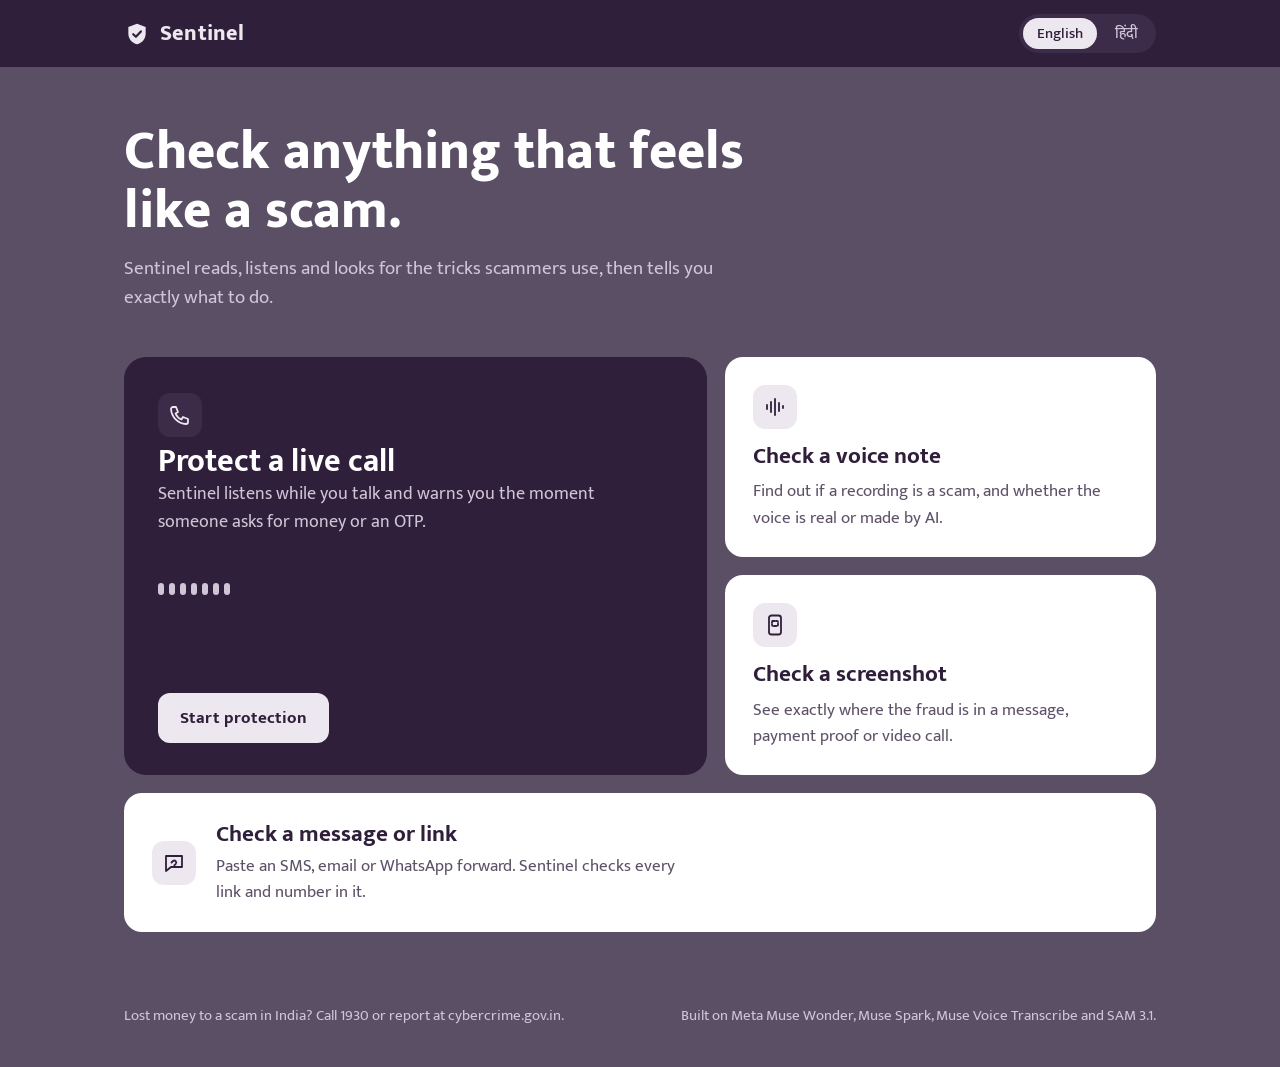
==== web/index.html @ 9b1523a7 "Sentinel: initial public version" ====
<!doctype html>
<html lang="en">
<head>
  <meta charset="utf-8">
  <meta name="viewport" content="width=device-width, initial-scale=1">
  <title>Sentinel — check anything that feels like a scam</title>
  <link rel="preconnect" href="https://fonts.googleapis.com">
  <link rel="preconnect" href="https://fonts.gstatic.com" crossorigin>
  <link href="https://fonts.googleapis.com/css2?family=Mukta:wght@400;500;700;800&display=swap" rel="stylesheet">
  <link rel="stylesheet" href="style.css?v=4">
  <script src="app.js?v=4" defer></script>
</head>
<body>

  <header class="topbar">
    <div class="topbar-inner">
      <a class="brand" href="index.html">
        <svg viewBox="0 0 24 24" fill="none" aria-hidden="true">
          <path d="M12 2.5 4 5.5v6.2c0 4.6 3.3 8.6 8 9.8 4.7-1.2 8-5.2 8-9.8V5.5l-8-3Z" fill="#EDE8F0"/>
          <path d="M8.5 12.2 11 14.6l4.6-5" stroke="#2F1F3A" stroke-width="2" stroke-linecap="round" stroke-linejoin="round"/>
        </svg>
        Sentinel
      </a>
      <div class="lang-switch" role="group" aria-label="Language">
        <button type="button" data-lang="English" aria-pressed="true">English</button>
        <button type="button" data-lang="Hindi" aria-pressed="false">हिंदी</button>
      </div>
    </div>
  </header>

  <main>
    <section class="intro">
      <h1 data-i18n="intro.title">Check anything that feels like a scam.</h1>
      <p data-i18n="intro.body">Sentinel reads, listens and looks for the tricks scammers use, then tells you exactly what to do.</p>
    </section>

    <section class="features" aria-label="What Sentinel can check">

      <a class="feature feature-call" href="call.html">
        <div>
          <div class="icon">
            <svg viewBox="0 0 24 24" fill="none" stroke="currentColor" stroke-width="1.8" stroke-linecap="round" stroke-linejoin="round" aria-hidden="true">
              <path d="M5 4h3l2 5-2.5 1.5a11 11 0 0 0 6 6L15 14l5 2v3a2 2 0 0 1-2 2A16 16 0 0 1 3 6a2 2 0 0 1 2-2"/>
            </svg>
          </div>
          <h2 data-i18n="call.title">Protect a live call</h2>
          <p data-i18n="call.body">Sentinel listens while you talk and warns you the moment someone asks for money or an OTP.</p>
          <div class="listening" aria-hidden="true">
            <span></span><span></span><span></span><span></span><span></span><span></span><span></span>
          </div>
        </div>
        <span class="cta" data-i18n="call.cta">Start protection</span>
      </a>

      <a class="feature feature-voice" href="voice.html">
        <div class="icon">
          <svg viewBox="0 0 24 24" fill="none" stroke="currentColor" stroke-width="1.8" stroke-linecap="round" aria-hidden="true">
            <path d="M4 10v4M8 7v10M12 4v16M16 8v8M20 11v2"/>
          </svg>
        </div>
        <h2 data-i18n="voice.title">Check a voice note</h2>
        <p data-i18n="voice.body">Find out if a recording is a scam, and whether the voice is real or made by AI.</p>
      </a>

      <a class="feature feature-screenshot" href="screenshot.html">
        <div class="icon">
          <svg viewBox="0 0 24 24" fill="none" stroke="currentColor" stroke-width="1.8" stroke-linecap="round" stroke-linejoin="round" aria-hidden="true">
            <rect x="6" y="2.5" width="12" height="19" rx="2.5"/>
            <rect x="9" y="8" width="6" height="5" rx="1" stroke-dasharray="2 1.5"/>
          </svg>
        </div>
        <h2 data-i18n="screenshot.title">Check a screenshot</h2>
        <p data-i18n="screenshot.body">See exactly where the fraud is in a message, payment proof or video call.</p>
      </a>

      <a class="feature feature-message" href="message.html">
        <div class="icon">
          <svg viewBox="0 0 24 24" fill="none" stroke="currentColor" stroke-width="1.8" stroke-linecap="round" stroke-linejoin="round" aria-hidden="true">
            <path d="M4 5h16v11H9l-5 4V5Z"/>
            <path d="M9.5 11.5 11 10a2 2 0 0 1 2.8 2.8l-1.5 1.5"/>
          </svg>
        </div>
        <div class="text">
          <h2 data-i18n="message.title">Check a message or link</h2>
          <p data-i18n="message.body">Paste an SMS, email or WhatsApp forward. Sentinel checks every link and number in it.</p>
        </div>
      </a>

    </section>
  </main>

  <footer>
    <p data-i18n="footer.help">Lost money to a scam in India? Call 1930 or report at cybercrime.gov.in.</p>
    <p data-i18n="footer.models">Built on Meta Muse Wonder, Muse Spark, Muse Voice Transcribe and SAM 3.1.</p>
  </footer>

</body>
</html>
---- web/style.css ----
/* Sentinel — shared styles
   Palette: Dusk mauve page, plum ink structure, white result sheets.
   Verdict colours (jade / saffron / signal red) are used ONLY for verdicts. */

:root {
  --dusk: #5B4F66;
  --dusk-deep: #4E4358;
  --plum: #2F1F3A;
  --plum-soft: #3D2B4A;
  --lilac: #EDE8F0;
  --lilac-dim: #CFC5D6;
  --white: #FFFFFF;
  --ink: #2F1F3A;
  --ink-soft: #5E5168;
  --jade: #1E8A5A;
  --saffron: #D99A00;
  --red: #D3263B;

  --radius-sheet: 22px;
  --radius-card: 18px;
  --radius-control: 12px;

  --font: "Mukta", "Noto Sans Devanagari", system-ui, sans-serif;
}

*, *::before, *::after { box-sizing: border-box; }

html { -webkit-text-size-adjust: 100%; }

body {
  margin: 0;
  font-family: var(--font);
  font-size: 18px;
  line-height: 1.55;
  color: var(--lilac);
  background: var(--dusk);
}

a { color: inherit; }

:focus-visible {
  outline: 3px solid var(--lilac);
  outline-offset: 3px;
  border-radius: 6px;
}

/* ---------- Top bar ---------- */

.topbar {
  background: var(--plum);
}

.topbar-inner {
  max-width: 1080px;
  margin: 0 auto;
  padding: 14px 24px;
  display: flex;
  align-items: center;
  justify-content: space-between;
  gap: 16px;
}

.brand {
  display: flex;
  align-items: center;
  gap: 10px;
  text-decoration: none;
  font-weight: 800;
  font-size: 22px;
  letter-spacing: 0.2px;
  color: var(--lilac);
}

.brand svg { width: 26px; height: 26px; }

.lang-switch {
  display: flex;
  gap: 4px;
  padding: 4px;
  border-radius: 999px;
  background: var(--plum-soft);
}

.lang-switch button {
  font: inherit;
  font-size: 15px;
  font-weight: 500;
  color: var(--lilac-dim);
  background: transparent;
  border: 0;
  padding: 4px 14px;
  border-radius: 999px;
  cursor: pointer;
}

.lang-switch button[aria-pressed="true"] {
  background: var(--lilac);
  color: var(--plum);
}

/* ---------- Page frame ---------- */

main {
  max-width: 1080px;
  margin: 0 auto;
  padding: 56px 24px 72px;
}

.intro { max-width: 640px; margin-bottom: 44px; }

.intro h1 {
  margin: 0 0 14px;
  font-size: clamp(34px, 5.2vw, 54px);
  line-height: 1.08;
  font-weight: 800;
  color: var(--white);
}

.intro p {
  margin: 0;
  font-size: 19px;
  color: var(--lilac-dim);
}

/* ---------- Feature grid (home) ---------- */

.features {
  display: grid;
  grid-template-columns: 1.35fr 1fr;
  grid-template-areas:
    "call voice"
    "call screenshot"
    "message message";
  gap: 18px;
}

.feature {
  position: relative;
  display: flex;
  flex-direction: column;
  gap: 8px;
  padding: 26px 26px 24px;
  border-radius: var(--radius-card);
  background: var(--white);
  color: var(--ink);
  text-decoration: none;
  border: 2px solid transparent;
  transition: border-color 0.15s ease;
}

.feature:hover { border-color: var(--plum); }

.feature h2 {
  margin: 0;
  font-size: 23px;
  line-height: 1.2;
  font-weight: 700;
}

.feature p {
  margin: 0;
  color: var(--ink-soft);
  font-size: 17px;
  max-width: 46ch;
}

.feature .icon {
  width: 44px;
  height: 44px;
  display: grid;
  place-items: center;
  border-radius: 12px;
  background: var(--lilac);
  color: var(--plum);
  margin-bottom: 6px;
}

.feature .icon svg { width: 24px; height: 24px; }

.feature-voice { grid-area: voice; }
.feature-screenshot { grid-area: screenshot; }

/* Message card: a wide horizontal strip, different rhythm from the others */
.feature-message {
  grid-area: message;
  flex-direction: row;
  align-items: center;
  gap: 20px;
}
.feature-message .icon { margin: 0; flex-shrink: 0; }
.feature-message .text { display: flex; flex-direction: column; gap: 4px; }

/* Live call: the hero feature, plum and larger */
.feature-call {
  grid-area: call;
  background: var(--plum);
  color: var(--lilac);
  padding: 34px 32px 30px;
  border-radius: var(--radius-sheet);
  justify-content: space-between;
  min-height: 360px;
}
.feature-call:hover { border-color: var(--lilac); }
.feature-call h2 { font-size: 32px; color: var(--white); }
.feature-call p { color: var(--lilac-dim); font-size: 18px; }
.feature-call .icon { background: var(--plum-soft); color: var(--lilac); }

.cta {
  align-self: flex-start;
  margin-top: 18px;
  padding: 12px 22px;
  border-radius: var(--radius-control);
  background: var(--lilac);
  color: var(--plum);
  font-weight: 700;
  font-size: 17px;
}

/* Listening bars: the one ambient motion on the home page */
.listening {
  display: flex;
  align-items: flex-end;
  gap: 5px;
  height: 40px;
  margin: 18px 0 4px;
}
.listening span {
  width: 6px;
  border-radius: 3px;
  background: var(--lilac-dim);
  height: 30%;
  animation: listen 1.4s ease-in-out infinite;
}
.listening span:nth-child(2) { animation-delay: 0.15s; }
.listening span:nth-child(3) { animation-delay: 0.3s; }
.listening span:nth-child(4) { animation-delay: 0.45s; }
.listening span:nth-child(5) { animation-delay: 0.6s; }
.listening span:nth-child(6) { animation-delay: 0.75s; }
.listening span:nth-child(7) { animation-delay: 0.9s; }

@keyframes listen {
  0%, 100% { height: 25%; }
  50% { height: 95%; }
}

/* ---------- Footer ---------- */

footer {
  max-width: 1080px;
  margin: 0 auto;
  padding: 0 24px 40px;
  font-size: 15px;
  color: var(--lilac-dim);
  display: flex;
  flex-wrap: wrap;
  justify-content: space-between;
  gap: 8px 24px;
}

footer p { margin: 0; }

/* ---------- Responsive ---------- */

@media (max-width: 760px) {
  main { padding: 36px 18px 56px; }
  .features {
    grid-template-columns: 1fr;
    grid-template-areas: "call" "voice" "screenshot" "message";
  }
  .feature-call { min-height: 0; }
  .feature-message { flex-direction: column; align-items: flex-start; }
}

@media (prefers-reduced-motion: reduce) {
  .listening span { animation: none; height: 60%; }
  .feature { transition: none; }
}

/* =========================================================
   Feature pages (message, screenshot, voice, call)
   ========================================================= */

:root {
  --saffron-text: #8A6000;          /* readable saffron for text on white */
  --red-tint: #FBE8EA;
  --saffron-tint: #FCF2DA;
  --jade-tint: #E4F3EC;
}

.page { max-width: 760px; }

.back {
  display: inline-flex;
  align-items: center;
  gap: 6px;
  margin-bottom: 22px;
  font-size: 16px;
  color: var(--lilac-dim);
  text-decoration: none;
}
.back:hover { color: var(--white); }
.back svg { width: 18px; height: 18px; }

.page h1 {
  margin: 0 0 8px;
  font-size: clamp(30px, 4.4vw, 42px);
  line-height: 1.12;
  font-weight: 800;
  color: var(--white);
}

.lead { margin: 0 0 26px; color: var(--lilac-dim); font-size: 18px; }

.sr-only {
  position: absolute; width: 1px; height: 1px; padding: 0; margin: -1px;
  overflow: hidden; clip: rect(0 0 0 0); white-space: nowrap; border: 0;
}

/* White sheet: the only white surface, where input and results live */
.sheet {
  background: var(--white);
  color: var(--ink);
  border-radius: var(--radius-sheet);
  padding: 24px;
}

textarea {
  width: 100%;
  min-height: 170px;
  resize: vertical;
  font: inherit;
  font-size: 18px;
  color: var(--ink);
  border: 2px solid #E4DEE8;
  border-radius: var(--radius-control);
  padding: 14px 16px;
  background: #FBFAFC;
}
textarea:focus { outline: none; border-color: var(--plum); background: var(--white); }

.input-row {
  display: flex;
  flex-wrap: wrap;
  align-items: center;
  justify-content: space-between;
  gap: 14px;
  margin-top: 16px;
}

.examples {
  display: flex;
  flex-wrap: wrap;
  align-items: center;
  gap: 8px;
  font-size: 15px;
  color: var(--ink-soft);
}

.chip {
  font: inherit;
  font-size: 15px;
  padding: 4px 12px;
  border-radius: 999px;
  border: 1.5px solid #D9D1DF;
  background: var(--white);
  color: var(--ink);
  cursor: pointer;
}
.chip:hover { border-color: var(--plum); }

.btn-primary {
  font: inherit;
  font-size: 18px;
  font-weight: 700;
  padding: 12px 26px;
  border: 0;
  border-radius: var(--radius-control);
  background: var(--plum);
  color: var(--lilac);
  cursor: pointer;
}
.btn-primary:hover { background: var(--plum-soft); }
.btn-primary:disabled { opacity: 0.55; cursor: progress; }
.sheet .btn-primary:focus-visible, .sheet .chip:focus-visible { outline-color: var(--plum); }

.error {
  margin: 16px 0 0;
  padding: 12px 16px;
  border-radius: var(--radius-control);
  background: var(--red-tint);
  color: #8E1222;
  font-weight: 500;
}

.loading {
  display: flex;
  align-items: center;
  gap: 12px;
  margin-top: 22px;
  color: var(--lilac);
  font-size: 18px;
}
.loading[hidden], .error[hidden] { display: none; }

.spinner {
  width: 20px; height: 20px;
  border-radius: 50%;
  border: 3px solid rgba(237, 232, 240, 0.3);
  border-top-color: var(--lilac);
  animation: spin 0.9s linear infinite;
}
@keyframes spin { to { transform: rotate(360deg); } }

/* ---------- Result sheet ---------- */

#result:empty { display: none; }
#result { margin-top: 26px; scroll-margin-top: 20px; }

.result { border-top: 8px solid var(--jade); padding-top: 26px; }
.verdict-scam { border-top-color: var(--red); }
.verdict-suspicious { border-top-color: var(--saffron); }

.verdict-head {
  display: flex;
  flex-wrap: wrap;
  align-items: baseline;
  justify-content: space-between;
  gap: 8px 16px;
}

.verdict-title {
  margin: 0;
  font-size: clamp(28px, 4vw, 36px);
  line-height: 1.15;
  font-weight: 800;
  color: var(--jade);
}
.verdict-title:focus { outline: none; }
.verdict-scam .verdict-title { color: var(--red); }
.verdict-suspicious .verdict-title { color: var(--saffron-text); }

.risk { font-size: 16px; font-weight: 500; color: var(--ink-soft); }

.scam-type { margin: 4px 0 0; font-size: 17px; color: var(--ink-soft); }

.action {
  margin: 20px 0 6px;
  padding: 16px 18px;
  border-radius: var(--radius-control);
  background: var(--jade-tint);
}
.verdict-scam .action { background: var(--red-tint); }
.verdict-suspicious .action { background: var(--saffron-tint); }
.action h3 { margin: 0 0 4px; }
.action p { margin: 0; font-size: 19px; font-weight: 500; }

.result h3 {
  margin: 22px 0 6px;
  font-size: 18px;
  font-weight: 700;
  color: var(--ink);
}

.explanation { margin: 0; max-width: 68ch; }

.signs, .findings { list-style: none; margin: 0; padding: 0; }

.signs li {
  padding: 10px 0;
  border-bottom: 1px solid #EEE9F1;
}
.signs li:last-child { border-bottom: 0; }
.signs strong { display: block; font-weight: 700; }
.signs q {
  display: block;
  margin-top: 2px;
  color: var(--ink-soft);
  font-style: italic;
}

.findings li {
  display: flex;
  gap: 12px;
  align-items: baseline;
  padding: 8px 0;
}
.findings .tool {
  flex-shrink: 0;
  font-size: 14px;
  font-weight: 700;
  padding: 2px 10px;
  border-radius: 999px;
  background: var(--lilac);
  color: var(--plum);
}

@media (max-width: 760px) {
  .sheet { padding: 18px; }
  .input-row { flex-direction: column; align-items: stretch; }
  .btn-primary { width: 100%; }
  .findings li { flex-direction: column; gap: 4px; }
}

@media (prefers-reduced-motion: reduce) {
  .spinner { animation-duration: 2.5s; }
}

/* ---------- Screenshot attachment (message page) ---------- */

.attach-row {
  display: flex;
  flex-wrap: wrap;
  align-items: center;
  gap: 10px 14px;
  margin-top: 14px;
}

.attach-btn {
  display: inline-flex;
  align-items: center;
  gap: 8px;
  font-size: 16px;
  font-weight: 700;
  padding: 8px 16px;
  border-radius: var(--radius-control);
  border: 2px solid var(--plum);
  color: var(--plum);
  background: var(--white);
  cursor: pointer;
}
.attach-btn:hover { background: var(--lilac); }
.attach-btn svg { width: 18px; height: 18px; }
.attach-btn:focus-within { outline: 3px solid var(--plum); outline-offset: 3px; }

.attach-hint { font-size: 15px; color: var(--ink-soft); }

.preview {
  display: flex;
  align-items: center;
  gap: 14px;
  margin-top: 14px;
  padding: 10px;
  border-radius: var(--radius-control);
  background: #F7F4F9;
}
.preview[hidden] { display: none; }
.preview img {
  height: 96px;
  max-width: 160px;
  object-fit: cover;
  border-radius: 8px;
  border: 1px solid #E4DEE8;
}
.preview .name { font-size: 15px; color: var(--ink-soft); word-break: break-all; }

.remove-btn {
  margin-left: auto;
  font: inherit;
  font-size: 15px;
  padding: 6px 12px;
  border-radius: 999px;
  border: 1.5px solid #D9D1DF;
  background: var(--white);
  color: var(--ink);
  cursor: pointer;
}
.remove-btn:hover { border-color: var(--red); color: var(--red); }

.sheet.dragging { outline: 3px dashed var(--plum); outline-offset: -10px; }

/* ---------- Screenshot page ---------- */

.dropzone {
  display: flex;
  flex-direction: column;
  align-items: center;
  justify-content: center;
  gap: 14px;
  min-height: 230px;
  padding: 28px 20px;
  text-align: center;
  border: 2px dashed #CFC5D6;
  border-radius: var(--radius-control);
  background: #FBFAFC;
  color: var(--ink-soft);
}
.dropzone[hidden] { display: none; }
.dropzone svg { width: 40px; height: 40px; color: var(--plum); }
.dropzone p { margin: 0; font-size: 17px; }
.dragging .dropzone, .dropzone.dragging { border-color: var(--plum); background: var(--lilac); }

.preview-large {
  display: flex;
  flex-direction: column;
  align-items: center;
  gap: 12px;
}
.preview-large[hidden] { display: none; }
.preview-large img {
  max-width: 100%;
  max-height: 360px;
  border-radius: 10px;
  border: 1px solid #E4DEE8;
}

.actions-row {
  display: flex;
  flex-wrap: wrap;
  justify-content: flex-end;
  gap: 12px;
  margin-top: 16px;
}

/* Evidence: image with numbered boxes, list beside it */
.evidence {
  display: grid;
  grid-template-columns: minmax(0, 1fr) minmax(200px, 0.8fr);
  gap: 22px;
  align-items: start;
  margin: 22px 0 4px;
}

.evidence-frame {
  position: relative;
  justify-self: center;
  line-height: 0;
  max-width: 100%;
}
.evidence-frame img {
  display: block;
  max-width: 100%;
  max-height: 560px;
  border-radius: 10px;
}

.ebox {
  position: absolute;
  border: 3px solid var(--red);
  border-radius: 6px;
  transition: background-color 0.15s ease;
}
.ebox.active { background: rgba(211, 38, 59, 0.18); }

.etag {
  position: absolute;
  top: -14px;
  left: -3px;
  min-width: 24px;
  height: 24px;
  padding: 0 6px;
  border-radius: 6px;
  background: var(--red);
  color: var(--white);
  font-size: 14px;
  font-weight: 800;
  line-height: 24px;
  text-align: center;
}

.evidence-side h3 { margin-top: 0; }

.evidence-list { list-style: none; margin: 0; padding: 0; }
.evidence-list li {
  display: flex;
  gap: 12px;
  align-items: flex-start;
  padding: 10px 8px;
  border-radius: 10px;
  cursor: default;
}
.evidence-list li:hover, .evidence-list li:focus { background: var(--red-tint); outline: none; }
.evidence-list .num {
  flex-shrink: 0;
  width: 26px;
  height: 26px;
  border-radius: 6px;
  background: var(--red);
  color: var(--white);
  font-weight: 800;
  font-size: 14px;
  display: grid;
  place-items: center;
}
.evidence-list .etext { display: flex; flex-direction: column; line-height: 1.35; }
.evidence-list small { color: var(--ink-soft); font-size: 14px; }

@media (max-width: 760px) {
  .evidence { grid-template-columns: 1fr; }
}

@media (prefers-reduced-motion: reduce) {
  .ebox { transition: none; }
}

/* ---------- Voice page ---------- */

.voice-input {
  display: grid;
  grid-template-columns: 1fr auto 1fr;
  align-items: stretch;
  gap: 16px;
}
.voice-input[hidden] { display: none; }
.voice-input .dropzone { min-height: 200px; }
.or {
  align-self: center;
  font-size: 16px;
  color: var(--ink-soft);
}

.recorder {
  display: flex;
  flex-direction: column;
  align-items: center;
  justify-content: center;
  gap: 12px;
  border-radius: var(--radius-control);
  background: #FBFAFC;
  border: 2px solid #EEE9F1;
  padding: 24px 16px;
}

.record-btn {
  width: 84px;
  height: 84px;
  border-radius: 50%;
  border: 0;
  background: var(--plum);
  color: var(--lilac);
  display: grid;
  place-items: center;
  cursor: pointer;
}
.record-btn svg { width: 34px; height: 34px; }
.record-btn:hover { background: var(--plum-soft); }
.record-btn.recording { background: var(--red); }
.record-btn:focus-visible { outline: 3px solid var(--plum); outline-offset: 4px; }

.record-label { font-weight: 700; font-size: 17px; color: var(--ink); }
.timer { font-size: 22px; font-weight: 700; color: var(--red); font-variant-numeric: tabular-nums; }
.timer[hidden] { display: none; }

.audio-preview {
  display: flex;
  flex-wrap: wrap;
  align-items: center;
  gap: 12px;
}
.audio-preview[hidden] { display: none; }
.audio-preview audio { flex: 1 1 280px; }

.voice-box {
  margin-top: 22px;
  padding: 18px;
  border-radius: var(--radius-control);
  border: 2px solid #EEE9F1;
}
.voice-box h3 { margin: 0 0 4px; }
.voice-verdict { margin: 0 0 12px; font-size: 21px; font-weight: 800; color: var(--saffron-text); }
.voice-real .voice-verdict { color: var(--jade); }
.voice-ai_generated .voice-verdict { color: var(--red); }

.meter-label { margin: 0 0 6px; font-size: 15px; color: var(--ink-soft); }
.meter {
  height: 10px;
  border-radius: 999px;
  background: #EEE9F1;
  overflow: hidden;
}
.meter span { display: block; height: 100%; background: var(--saffron); border-radius: 999px; }
.voice-real .meter span { background: var(--jade); }
.voice-ai_generated .meter span { background: var(--red); }

.voice-signals { margin: 12px 0 0; padding-left: 20px; }
.voice-signals li { margin: 2px 0; }
.voice-note { margin: 12px 0 0; font-size: 15px; color: var(--ink-soft); }

.transcript {
  margin-top: 22px;
  padding: 14px 16px;
  border-radius: var(--radius-control);
  background: #F7F4F9;
}
.transcript summary { cursor: pointer; font-weight: 700; }
.transcript p { margin: 10px 0 0; }

@media (max-width: 760px) {
  .voice-input { grid-template-columns: 1fr; }
  .or { justify-self: center; }
}

/* ---------- Live call page ---------- */

.call-start {
  display: flex;
  flex-direction: column;
  align-items: flex-start;
  gap: 16px;
}
.call-start[hidden], .call-live[hidden], .call-ended[hidden] { display: none; }
.call-start .btn-primary { font-size: 20px; padding: 16px 30px; }
.call-tip {
  margin: 0;
  padding: 12px 16px;
  border-radius: var(--radius-control);
  background: #F7F4F9;
  color: var(--ink-soft);
  font-size: 16px;
}

.call-status {
  display: flex;
  flex-wrap: wrap;
  align-items: center;
  justify-content: space-between;
  gap: 12px;
  margin-bottom: 18px;
  color: var(--lilac);
}
.status-left { display: flex; align-items: center; gap: 10px; font-size: 18px; font-weight: 700; }
.status-left .timer { color: var(--lilac-dim); font-size: 18px; font-weight: 500; }

.pulse {
  width: 12px;
  height: 12px;
  border-radius: 50%;
  background: #7FD4A8;
  box-shadow: 0 0 0 0 rgba(127, 212, 168, 0.6);
  animation: pulse 1.8s ease-out infinite;
}
.connecting .pulse { background: var(--lilac-dim); animation: none; }
@keyframes pulse {
  0% { box-shadow: 0 0 0 0 rgba(127, 212, 168, 0.6); }
  100% { box-shadow: 0 0 0 12px rgba(127, 212, 168, 0); }
}

.btn-end {
  font: inherit;
  font-size: 17px;
  font-weight: 700;
  padding: 10px 20px;
  border-radius: var(--radius-control);
  border: 2px solid var(--lilac);
  background: transparent;
  color: var(--lilac);
  cursor: pointer;
}
.btn-end:hover { background: var(--lilac); color: var(--plum); }

.risk-panel {
  border-top: 8px solid var(--lilac-dim);
  margin-bottom: 18px;
}
.risk-panel.verdict-safe { border-top-color: var(--jade); }
.risk-panel.verdict-suspicious { border-top-color: var(--saffron); }
.risk-panel.verdict-scam { border-top-color: var(--red); }
.risk-waiting { margin: 0; color: var(--ink-soft); font-size: 18px; }
.risk-panel .verdict-title { font-size: clamp(26px, 3.6vw, 32px); }
.risk-panel .action { margin-bottom: 0; }

.convo h2 { margin: 0 0 10px; font-size: 18px; font-weight: 700; color: var(--ink); }
.convo-lines {
  max-height: 340px;
  overflow-y: auto;
  display: flex;
  flex-direction: column;
  gap: 10px;
  padding-right: 4px;
}
.line { display: flex; gap: 10px; align-items: baseline; }
.line .who {
  flex-shrink: 0;
  font-size: 13px;
  font-weight: 700;
  padding: 2px 10px;
  border-radius: 999px;
  background: var(--lilac);
  color: var(--plum);
  white-space: nowrap;
}
.line.scammer .who { background: var(--red-tint); color: #8E1222; }
.line .said { color: var(--ink); }
.line.partial .said { color: var(--ink-soft); font-style: italic; }

.call-ended { display: flex; flex-direction: column; align-items: flex-start; gap: 14px; }
.call-ended p { margin: 0; font-size: 20px; font-weight: 700; color: var(--ink); }

/* Full-screen STOP takeover */
.stop-overlay {
  position: fixed;
  inset: 0;
  z-index: 1000;
  display: flex;
  flex-direction: column;
  align-items: center;
  justify-content: center;
  gap: 18px;
  padding: 32px 24px;
  text-align: center;
  background: var(--red);
  color: var(--white);
}
.stop-overlay[hidden] { display: none; }
.stop-title {
  margin: 0;
  font-size: clamp(64px, 14vw, 132px);
  line-height: 1;
  font-weight: 800;
  letter-spacing: 1px;
}
.stop-message {
  margin: 0;
  max-width: 24ch;
  font-size: clamp(24px, 3.6vw, 34px);
  line-height: 1.3;
  font-weight: 700;
}
.stop-action { margin: 0; max-width: 46ch; font-size: 19px; opacity: 0.95; }
.stop-ok {
  margin-top: 10px;
  font: inherit;
  font-size: 20px;
  font-weight: 800;
  padding: 14px 40px;
  border: 0;
  border-radius: var(--radius-control);
  background: var(--white);
  color: var(--red);
  cursor: pointer;
}
.stop-ok:focus-visible { outline: 3px solid var(--white); outline-offset: 4px; }

@media (prefers-reduced-motion: reduce) {
  .pulse { animation: none; }
}
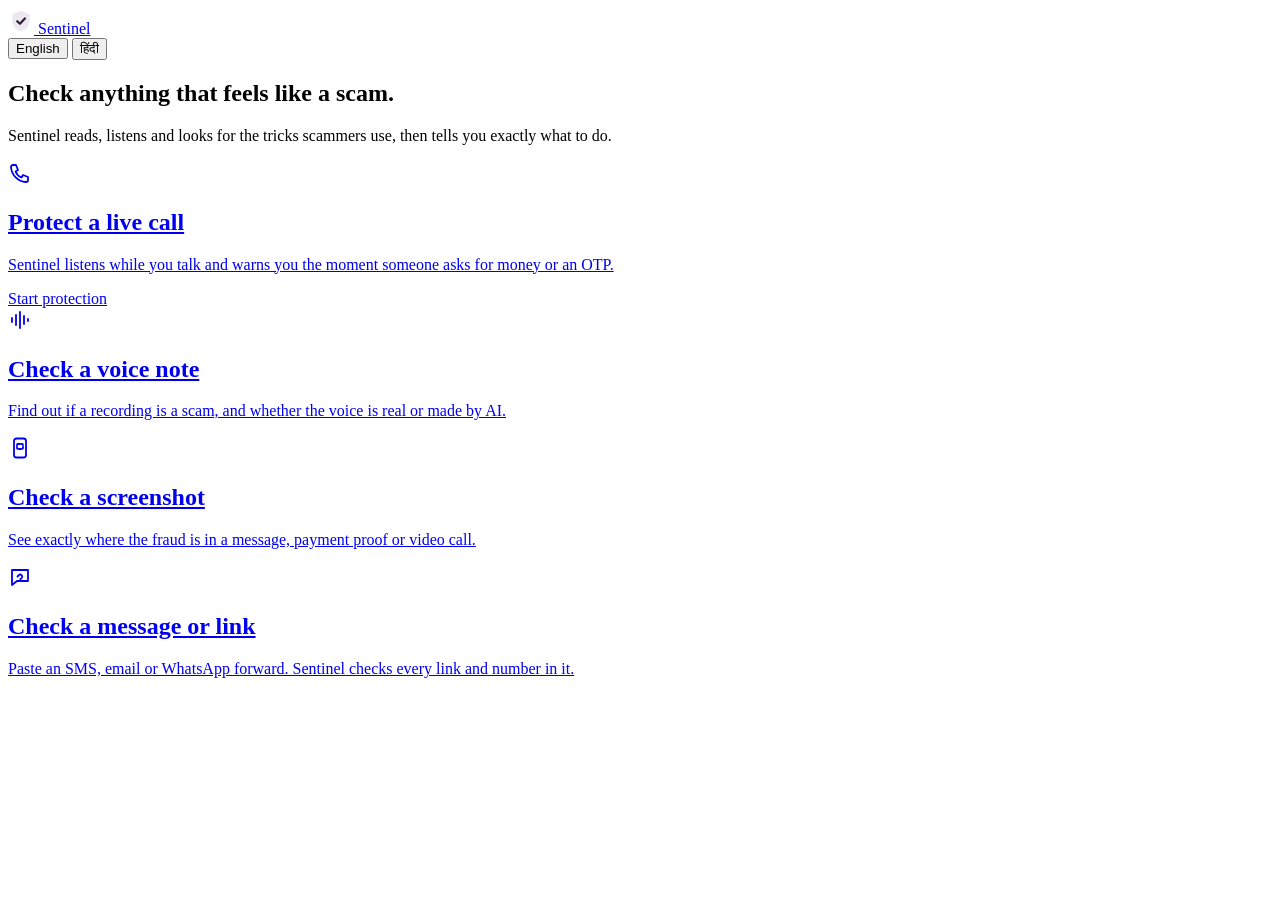
==== commit bdeb84bf: "Add favicon" ====
--- a/web/index.html
+++ b/web/index.html
@@ -7,15 +7,16 @@
   <link rel="preconnect" href="https://fonts.googleapis.com">
   <link rel="preconnect" href="https://fonts.gstatic.com" crossorigin>
   <link href="https://fonts.googleapis.com/css2?family=Mukta:wght@400;500;700;800&display=swap" rel="stylesheet">
-  <link rel="stylesheet" href="style.css?v=4">
-  <script src="app.js?v=4" defer></script>
+  <link rel="icon" href="favicon.svg" type="image/svg+xml">
+  <link rel="stylesheet" href="style.css?v=12">
+  <script src="app.js?v=12" defer></script>
 </head>
 <body>
 
   <header class="topbar">
     <div class="topbar-inner">
       <a class="brand" href="index.html">
-        <svg viewBox="0 0 24 24" fill="none" aria-hidden="true">
+        <svg viewBox="0 0 24 24" width="26" height="26" fill="none" aria-hidden="true">
           <path d="M12 2.5 4 5.5v6.2c0 4.6 3.3 8.6 8 9.8 4.7-1.2 8-5.2 8-9.8V5.5l-8-3Z" fill="#EDE8F0"/>
           <path d="M8.5 12.2 11 14.6l4.6-5" stroke="#2F1F3A" stroke-width="2" stroke-linecap="round" stroke-linejoin="round"/>
         </svg>
@@ -39,7 +40,7 @@
       <a class="feature feature-call" href="call.html">
         <div>
           <div class="icon">
-            <svg viewBox="0 0 24 24" fill="none" stroke="currentColor" stroke-width="1.8" stroke-linecap="round" stroke-linejoin="round" aria-hidden="true">
+            <svg viewBox="0 0 24 24" width="24" height="24" fill="none" stroke="currentColor" stroke-width="1.8" stroke-linecap="round" stroke-linejoin="round" aria-hidden="true">
               <path d="M5 4h3l2 5-2.5 1.5a11 11 0 0 0 6 6L15 14l5 2v3a2 2 0 0 1-2 2A16 16 0 0 1 3 6a2 2 0 0 1 2-2"/>
             </svg>
           </div>
@@ -54,7 +55,7 @@
 
       <a class="feature feature-voice" href="voice.html">
         <div class="icon">
-          <svg viewBox="0 0 24 24" fill="none" stroke="currentColor" stroke-width="1.8" stroke-linecap="round" aria-hidden="true">
+          <svg viewBox="0 0 24 24" width="24" height="24" fill="none" stroke="currentColor" stroke-width="1.8" stroke-linecap="round" aria-hidden="true">
             <path d="M4 10v4M8 7v10M12 4v16M16 8v8M20 11v2"/>
           </svg>
         </div>
@@ -64,7 +65,7 @@
 
       <a class="feature feature-screenshot" href="screenshot.html">
         <div class="icon">
-          <svg viewBox="0 0 24 24" fill="none" stroke="currentColor" stroke-width="1.8" stroke-linecap="round" stroke-linejoin="round" aria-hidden="true">
+          <svg viewBox="0 0 24 24" width="24" height="24" fill="none" stroke="currentColor" stroke-width="1.8" stroke-linecap="round" stroke-linejoin="round" aria-hidden="true">
             <rect x="6" y="2.5" width="12" height="19" rx="2.5"/>
             <rect x="9" y="8" width="6" height="5" rx="1" stroke-dasharray="2 1.5"/>
           </svg>
@@ -75,7 +76,7 @@
 
       <a class="feature feature-message" href="message.html">
         <div class="icon">
-          <svg viewBox="0 0 24 24" fill="none" stroke="currentColor" stroke-width="1.8" stroke-linecap="round" stroke-linejoin="round" aria-hidden="true">
+          <svg viewBox="0 0 24 24" width="24" height="24" fill="none" stroke="currentColor" stroke-width="1.8" stroke-linecap="round" stroke-linejoin="round" aria-hidden="true">
             <path d="M4 5h16v11H9l-5 4V5Z"/>
             <path d="M9.5 11.5 11 10a2 2 0 0 1 2.8 2.8l-1.5 1.5"/>
           </svg>
@@ -89,10 +90,7 @@
     </section>
   </main>
 
-  <footer>
-    <p data-i18n="footer.help">Lost money to a scam in India? Call 1930 or report at cybercrime.gov.in.</p>
-    <p data-i18n="footer.models">Built on Meta Muse Wonder, Muse Spark, Muse Voice Transcribe and SAM 3.1.</p>
-  </footer>
+  <footer class="site-footer" id="site-footer"></footer>
 
 </body>
 </html>
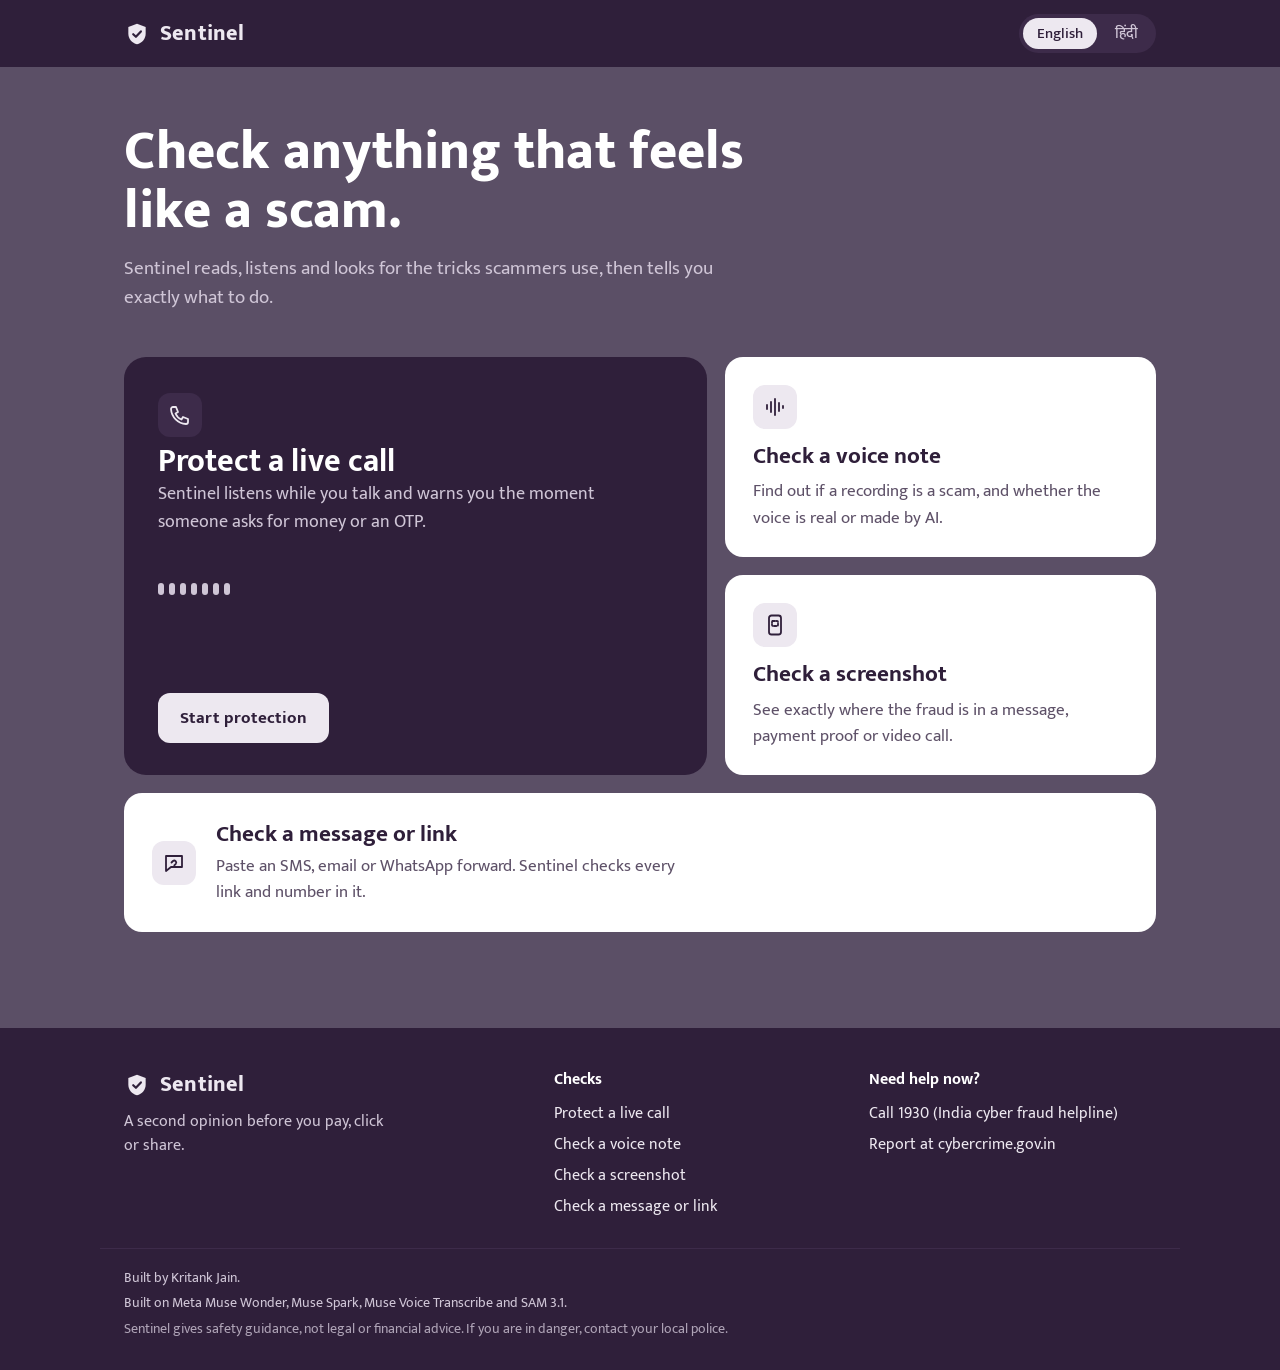
==== commit 0005274d: "Add GoatCounter visitor analytics" ====
--- a/web/index.html
+++ b/web/index.html
@@ -92,5 +92,6 @@
 
   <footer class="site-footer" id="site-footer"></footer>
 
+  <script data-goatcounter="https://sentinel-scam.goatcounter.com/count" async src="https://gc.zgo.at/count.js"></script>
 </body>
 </html>
--- a/web/style.css
+++ b/web/style.css
@@ -0,0 +1,968 @@
+/* Sentinel — shared styles
+   Palette: Dusk mauve page, plum ink structure, white result sheets.
+   Verdict colours (jade / saffron / signal red) are used ONLY for verdicts. */
+
+:root {
+  --dusk: #5B4F66;
+  --dusk-deep: #4E4358;
+  --plum: #2F1F3A;
+  --plum-soft: #3D2B4A;
+  --lilac: #EDE8F0;
+  --lilac-dim: #CFC5D6;
+  --white: #FFFFFF;
+  --ink: #2F1F3A;
+  --ink-soft: #5E5168;
+  --jade: #1E8A5A;
+  --saffron: #D99A00;
+  --red: #D3263B;
+
+  --radius-sheet: 22px;
+  --radius-card: 18px;
+  --radius-control: 12px;
+
+  --font: "Mukta", "Noto Sans Devanagari", system-ui, sans-serif;
+}
+
+*, *::before, *::after { box-sizing: border-box; }
+
+html { -webkit-text-size-adjust: 100%; }
+
+body {
+  margin: 0;
+  font-family: var(--font);
+  font-size: 18px;
+  line-height: 1.55;
+  color: var(--lilac);
+  background: var(--dusk);
+}
+
+a { color: inherit; }
+
+:focus-visible {
+  outline: 3px solid var(--lilac);
+  outline-offset: 3px;
+  border-radius: 6px;
+}
+
+/* ---------- Top bar ---------- */
+
+.topbar {
+  background: var(--plum);
+}
+
+.topbar-inner {
+  max-width: 1080px;
+  margin: 0 auto;
+  padding: 14px 24px;
+  display: flex;
+  align-items: center;
+  justify-content: space-between;
+  gap: 16px;
+}
+
+.brand {
+  display: flex;
+  align-items: center;
+  gap: 10px;
+  text-decoration: none;
+  font-weight: 800;
+  font-size: 22px;
+  letter-spacing: 0.2px;
+  color: var(--lilac);
+}
+
+.brand svg { width: 26px; height: 26px; }
+
+.lang-switch {
+  display: flex;
+  gap: 4px;
+  padding: 4px;
+  border-radius: 999px;
+  background: var(--plum-soft);
+}
+
+.lang-switch button {
+  font: inherit;
+  font-size: 15px;
+  font-weight: 500;
+  color: var(--lilac-dim);
+  background: transparent;
+  border: 0;
+  padding: 4px 14px;
+  border-radius: 999px;
+  cursor: pointer;
+}
+
+.lang-switch button[aria-pressed="true"] {
+  background: var(--lilac);
+  color: var(--plum);
+}
+
+/* ---------- Page frame ---------- */
+
+main {
+  max-width: 1080px;
+  margin: 0 auto;
+  padding: 56px 24px 72px;
+}
+
+.intro { max-width: 640px; margin-bottom: 44px; }
+
+.intro h1 {
+  margin: 0 0 14px;
+  font-size: clamp(34px, 5.2vw, 54px);
+  line-height: 1.08;
+  font-weight: 800;
+  color: var(--white);
+}
+
+.intro p {
+  margin: 0;
+  font-size: 19px;
+  color: var(--lilac-dim);
+}
+
+/* ---------- Feature grid (home) ---------- */
+
+.features {
+  display: grid;
+  grid-template-columns: 1.35fr 1fr;
+  grid-template-areas:
+    "call voice"
+    "call screenshot"
+    "message message";
+  gap: 18px;
+}
+
+.feature {
+  position: relative;
+  display: flex;
+  flex-direction: column;
+  gap: 8px;
+  padding: 26px 26px 24px;
+  border-radius: var(--radius-card);
+  background: var(--white);
+  color: var(--ink);
+  text-decoration: none;
+  border: 2px solid transparent;
+  transition: border-color 0.15s ease;
+}
+
+.feature:hover { border-color: var(--plum); }
+
+.feature h2 {
+  margin: 0;
+  font-size: 23px;
+  line-height: 1.2;
+  font-weight: 700;
+}
+
+.feature p {
+  margin: 0;
+  color: var(--ink-soft);
+  font-size: 17px;
+  max-width: 46ch;
+}
+
+.feature .icon {
+  width: 44px;
+  height: 44px;
+  display: grid;
+  place-items: center;
+  border-radius: 12px;
+  background: var(--lilac);
+  color: var(--plum);
+  margin-bottom: 6px;
+}
+
+.feature .icon svg { width: 24px; height: 24px; }
+
+.feature-voice { grid-area: voice; }
+.feature-screenshot { grid-area: screenshot; }
+
+/* Message card: a wide horizontal strip, different rhythm from the others */
+.feature-message {
+  grid-area: message;
+  flex-direction: row;
+  align-items: center;
+  gap: 20px;
+}
+.feature-message .icon { margin: 0; flex-shrink: 0; }
+.feature-message .text { display: flex; flex-direction: column; gap: 4px; }
+
+/* Live call: the hero feature, plum and larger */
+.feature-call {
+  grid-area: call;
+  background: var(--plum);
+  color: var(--lilac);
+  padding: 34px 32px 30px;
+  border-radius: var(--radius-sheet);
+  justify-content: space-between;
+  min-height: 360px;
+}
+.feature-call:hover { border-color: var(--lilac); }
+.feature-call h2 { font-size: 32px; color: var(--white); }
+.feature-call p { color: var(--lilac-dim); font-size: 18px; }
+.feature-call .icon { background: var(--plum-soft); color: var(--lilac); }
+
+.cta {
+  align-self: flex-start;
+  margin-top: 18px;
+  padding: 12px 22px;
+  border-radius: var(--radius-control);
+  background: var(--lilac);
+  color: var(--plum);
+  font-weight: 700;
+  font-size: 17px;
+}
+
+/* Listening bars: the one ambient motion on the home page */
+.listening {
+  display: flex;
+  align-items: flex-end;
+  gap: 5px;
+  height: 40px;
+  margin: 18px 0 4px;
+}
+.listening span {
+  width: 6px;
+  border-radius: 3px;
+  background: var(--lilac-dim);
+  height: 30%;
+  animation: listen 1.4s ease-in-out infinite;
+}
+.listening span:nth-child(2) { animation-delay: 0.15s; }
+.listening span:nth-child(3) { animation-delay: 0.3s; }
+.listening span:nth-child(4) { animation-delay: 0.45s; }
+.listening span:nth-child(5) { animation-delay: 0.6s; }
+.listening span:nth-child(6) { animation-delay: 0.75s; }
+.listening span:nth-child(7) { animation-delay: 0.9s; }
+
+@keyframes listen {
+  0%, 100% { height: 25%; }
+  50% { height: 95%; }
+}
+
+/* ---------- Footer ---------- */
+
+.site-footer {
+  margin-top: 24px;
+  background: var(--plum);
+  color: var(--lilac-dim);
+  font-size: 16px;
+}
+
+.footer-inner {
+  max-width: 1080px;
+  margin: 0 auto;
+  padding: 40px 24px 28px;
+  display: grid;
+  grid-template-columns: 1.4fr 1fr 1fr;
+  gap: 28px;
+}
+
+.footer-brand .brand { margin-bottom: 8px; }
+.footer-brand p { margin: 0; max-width: 30ch; }
+
+.footer-col { display: flex; flex-direction: column; gap: 6px; }
+.footer-col h2 {
+  margin: 0 0 4px;
+  font-size: 16px;
+  font-weight: 700;
+  color: var(--white);
+}
+.site-footer a { color: var(--lilac); text-decoration: none; }
+.site-footer a:hover { color: var(--white); text-decoration: underline; }
+
+.footer-bottom {
+  max-width: 1080px;
+  margin: 0 auto;
+  padding: 18px 24px 30px;
+  border-top: 1px solid var(--plum-soft);
+  display: flex;
+  flex-direction: column;
+  gap: 4px;
+  font-size: 14px;
+}
+.footer-bottom p { margin: 0; }
+.footer-bottom a { margin-left: 8px; font-weight: 700; }
+.footer-disclaimer { opacity: 0.8; }
+
+@media (max-width: 760px) {
+  .footer-inner { grid-template-columns: 1fr; gap: 22px; padding-top: 32px; }
+}
+
+/* ---------- Responsive ---------- */
+
+@media (max-width: 760px) {
+  main { padding: 36px 18px 56px; }
+  .features {
+    grid-template-columns: 1fr;
+    grid-template-areas: "call" "voice" "screenshot" "message";
+  }
+  .feature-call { min-height: 0; }
+  .feature-message { flex-direction: column; align-items: flex-start; }
+}
+
+@media (prefers-reduced-motion: reduce) {
+  .listening span { animation: none; height: 60%; }
+  .feature { transition: none; }
+}
+
+/* =========================================================
+   Feature pages (message, screenshot, voice, call)
+   ========================================================= */
+
+:root {
+  --saffron-text: #8A6000;          /* readable saffron for text on white */
+  --red-tint: #FBE8EA;
+  --saffron-tint: #FCF2DA;
+  --jade-tint: #E4F3EC;
+}
+
+.page { max-width: 760px; }
+
+.back {
+  display: inline-flex;
+  align-items: center;
+  gap: 6px;
+  margin-bottom: 22px;
+  font-size: 16px;
+  color: var(--lilac-dim);
+  text-decoration: none;
+}
+.back:hover { color: var(--white); }
+.back svg { width: 18px; height: 18px; }
+
+.page h1 {
+  margin: 0 0 8px;
+  font-size: clamp(30px, 4.4vw, 42px);
+  line-height: 1.12;
+  font-weight: 800;
+  color: var(--white);
+}
+
+.lead { margin: 0 0 26px; color: var(--lilac-dim); font-size: 18px; }
+
+.sr-only {
+  position: absolute; width: 1px; height: 1px; padding: 0; margin: -1px;
+  overflow: hidden; clip: rect(0 0 0 0); white-space: nowrap; border: 0;
+}
+
+/* White sheet: the only white surface, where input and results live */
+.sheet {
+  background: var(--white);
+  color: var(--ink);
+  border-radius: var(--radius-sheet);
+  padding: 24px;
+}
+
+textarea {
+  width: 100%;
+  min-height: 170px;
+  resize: vertical;
+  font: inherit;
+  font-size: 18px;
+  color: var(--ink);
+  border: 2px solid #E4DEE8;
+  border-radius: var(--radius-control);
+  padding: 14px 16px;
+  background: #FBFAFC;
+}
+textarea:focus { outline: none; border-color: var(--plum); background: var(--white); }
+
+.input-row {
+  display: flex;
+  flex-wrap: wrap;
+  align-items: center;
+  justify-content: space-between;
+  gap: 14px;
+  margin-top: 16px;
+}
+
+.examples {
+  display: flex;
+  flex-wrap: wrap;
+  align-items: center;
+  gap: 8px;
+  font-size: 15px;
+  color: var(--ink-soft);
+}
+
+.chip {
+  font: inherit;
+  font-size: 15px;
+  padding: 4px 12px;
+  border-radius: 999px;
+  border: 1.5px solid #D9D1DF;
+  background: var(--white);
+  color: var(--ink);
+  cursor: pointer;
+}
+.chip:hover { border-color: var(--plum); }
+
+.btn-primary {
+  font: inherit;
+  font-size: 18px;
+  font-weight: 700;
+  padding: 12px 26px;
+  border: 0;
+  border-radius: var(--radius-control);
+  background: var(--plum);
+  color: var(--lilac);
+  cursor: pointer;
+}
+.btn-primary:hover { background: var(--plum-soft); }
+.btn-primary:disabled { opacity: 0.55; cursor: progress; }
+.sheet .btn-primary:focus-visible, .sheet .chip:focus-visible { outline-color: var(--plum); }
+
+.error {
+  margin: 16px 0 0;
+  padding: 12px 16px;
+  border-radius: var(--radius-control);
+  background: var(--red-tint);
+  color: #8E1222;
+  font-weight: 500;
+}
+
+.loading {
+  display: flex;
+  align-items: center;
+  gap: 12px;
+  margin-top: 22px;
+  color: var(--lilac);
+  font-size: 18px;
+}
+.loading[hidden], .error[hidden] { display: none; }
+
+.spinner {
+  width: 20px; height: 20px;
+  border-radius: 50%;
+  border: 3px solid rgba(237, 232, 240, 0.3);
+  border-top-color: var(--lilac);
+  animation: spin 0.9s linear infinite;
+}
+@keyframes spin { to { transform: rotate(360deg); } }
+
+/* ---------- Result sheet ---------- */
+
+#result:empty { display: none; }
+#result { margin-top: 26px; scroll-margin-top: 20px; }
+
+.result { border-top: 8px solid var(--jade); padding-top: 26px; }
+.verdict-scam { border-top-color: var(--red); }
+.verdict-suspicious { border-top-color: var(--saffron); }
+
+.verdict-head {
+  display: flex;
+  flex-wrap: wrap;
+  align-items: baseline;
+  justify-content: space-between;
+  gap: 8px 16px;
+}
+
+.verdict-title {
+  margin: 0;
+  font-size: clamp(28px, 4vw, 36px);
+  line-height: 1.15;
+  font-weight: 800;
+  color: var(--jade);
+}
+.verdict-title:focus { outline: none; }
+.verdict-scam .verdict-title { color: var(--red); }
+.verdict-suspicious .verdict-title { color: var(--saffron-text); }
+
+.risk { font-size: 16px; font-weight: 500; color: var(--ink-soft); }
+
+.scam-type { margin: 4px 0 0; font-size: 17px; color: var(--ink-soft); }
+
+.action {
+  margin: 20px 0 6px;
+  padding: 16px 18px;
+  border-radius: var(--radius-control);
+  background: var(--jade-tint);
+}
+.verdict-scam .action { background: var(--red-tint); }
+.verdict-suspicious .action { background: var(--saffron-tint); }
+.action h3 { margin: 0 0 4px; }
+.action p { margin: 0; font-size: 19px; font-weight: 500; }
+
+.result h3 {
+  margin: 22px 0 6px;
+  font-size: 18px;
+  font-weight: 700;
+  color: var(--ink);
+}
+
+.explanation { margin: 0; max-width: 68ch; }
+
+.signs, .findings { list-style: none; margin: 0; padding: 0; }
+
+.signs li {
+  padding: 10px 0;
+  border-bottom: 1px solid #EEE9F1;
+}
+.signs li:last-child { border-bottom: 0; }
+.signs strong { display: block; font-weight: 700; }
+.signs q {
+  display: block;
+  margin-top: 2px;
+  color: var(--ink-soft);
+  font-style: italic;
+}
+
+.findings li {
+  display: flex;
+  gap: 12px;
+  align-items: baseline;
+  padding: 8px 0;
+}
+.findings .tool {
+  flex-shrink: 0;
+  font-size: 14px;
+  font-weight: 700;
+  padding: 2px 10px;
+  border-radius: 999px;
+  background: var(--lilac);
+  color: var(--plum);
+}
+
+@media (max-width: 760px) {
+  .sheet { padding: 18px; }
+  .input-row { flex-direction: column; align-items: stretch; }
+  .btn-primary { width: 100%; }
+  .findings li { flex-direction: column; gap: 4px; }
+}
+
+@media (prefers-reduced-motion: reduce) {
+  .spinner { animation-duration: 2.5s; }
+}
+
+/* ---------- Screenshot attachment (message page) ---------- */
+
+.attach-row {
+  display: flex;
+  flex-wrap: wrap;
+  align-items: center;
+  gap: 10px 14px;
+  margin-top: 14px;
+}
+
+.attach-btn {
+  display: inline-flex;
+  align-items: center;
+  gap: 8px;
+  font-size: 16px;
+  font-weight: 700;
+  padding: 8px 16px;
+  border-radius: var(--radius-control);
+  border: 2px solid var(--plum);
+  color: var(--plum);
+  background: var(--white);
+  cursor: pointer;
+}
+.attach-btn:hover { background: var(--lilac); }
+.attach-btn svg { width: 18px; height: 18px; }
+.attach-btn:focus-within { outline: 3px solid var(--plum); outline-offset: 3px; }
+
+.attach-hint { font-size: 15px; color: var(--ink-soft); }
+
+.preview {
+  display: flex;
+  align-items: center;
+  gap: 14px;
+  margin-top: 14px;
+  padding: 10px;
+  border-radius: var(--radius-control);
+  background: #F7F4F9;
+}
+.preview[hidden] { display: none; }
+.preview img {
+  height: 96px;
+  max-width: 160px;
+  object-fit: cover;
+  border-radius: 8px;
+  border: 1px solid #E4DEE8;
+}
+.preview .name { font-size: 15px; color: var(--ink-soft); word-break: break-all; }
+
+.remove-btn {
+  margin-left: auto;
+  font: inherit;
+  font-size: 15px;
+  padding: 6px 12px;
+  border-radius: 999px;
+  border: 1.5px solid #D9D1DF;
+  background: var(--white);
+  color: var(--ink);
+  cursor: pointer;
+}
+.remove-btn:hover { border-color: var(--red); color: var(--red); }
+
+.sheet.dragging { outline: 3px dashed var(--plum); outline-offset: -10px; }
+
+/* ---------- Screenshot page ---------- */
+
+.dropzone {
+  display: flex;
+  flex-direction: column;
+  align-items: center;
+  justify-content: center;
+  gap: 14px;
+  min-height: 230px;
+  padding: 28px 20px;
+  text-align: center;
+  border: 2px dashed #CFC5D6;
+  border-radius: var(--radius-control);
+  background: #FBFAFC;
+  color: var(--ink-soft);
+}
+.dropzone[hidden] { display: none; }
+.dropzone svg { width: 40px; height: 40px; color: var(--plum); }
+.dropzone p { margin: 0; font-size: 17px; }
+.dragging .dropzone, .dropzone.dragging { border-color: var(--plum); background: var(--lilac); }
+
+.preview-large {
+  display: flex;
+  flex-direction: column;
+  align-items: center;
+  gap: 12px;
+}
+.preview-large[hidden] { display: none; }
+.preview-large img {
+  max-width: 100%;
+  max-height: 360px;
+  border-radius: 10px;
+  border: 1px solid #E4DEE8;
+}
+
+.actions-row {
+  display: flex;
+  flex-wrap: wrap;
+  justify-content: flex-end;
+  gap: 12px;
+  margin-top: 16px;
+}
+
+/* Evidence: image with numbered boxes, list beside it */
+.evidence {
+  display: grid;
+  grid-template-columns: minmax(0, 1fr) minmax(200px, 0.8fr);
+  gap: 22px;
+  align-items: start;
+  margin: 22px 0 4px;
+}
+
+.evidence-frame {
+  position: relative;
+  justify-self: center;
+  line-height: 0;
+  max-width: 100%;
+}
+.evidence-frame img {
+  display: block;
+  max-width: 100%;
+  max-height: 560px;
+  border-radius: 10px;
+}
+
+.ebox {
+  position: absolute;
+  border: 3px solid var(--red);
+  border-radius: 6px;
+  transition: background-color 0.15s ease;
+}
+.ebox.active { background: rgba(211, 38, 59, 0.18); }
+
+.etag {
+  position: absolute;
+  top: -14px;
+  left: -3px;
+  min-width: 24px;
+  height: 24px;
+  padding: 0 6px;
+  border-radius: 6px;
+  background: var(--red);
+  color: var(--white);
+  font-size: 14px;
+  font-weight: 800;
+  line-height: 24px;
+  text-align: center;
+}
+
+.evidence-side h3 { margin-top: 0; }
+
+.evidence-list { list-style: none; margin: 0; padding: 0; }
+.evidence-list li {
+  display: flex;
+  gap: 12px;
+  align-items: flex-start;
+  padding: 10px 8px;
+  border-radius: 10px;
+  cursor: default;
+}
+.evidence-list li:hover, .evidence-list li:focus { background: var(--red-tint); outline: none; }
+.evidence-list .num {
+  flex-shrink: 0;
+  width: 26px;
+  height: 26px;
+  border-radius: 6px;
+  background: var(--red);
+  color: var(--white);
+  font-weight: 800;
+  font-size: 14px;
+  display: grid;
+  place-items: center;
+}
+.evidence-list .etext { display: flex; flex-direction: column; line-height: 1.35; }
+.evidence-list small { color: var(--ink-soft); font-size: 14px; }
+
+@media (max-width: 760px) {
+  .evidence { grid-template-columns: 1fr; }
+}
+
+@media (prefers-reduced-motion: reduce) {
+  .ebox { transition: none; }
+}
+
+/* ---------- Voice page ---------- */
+
+.voice-input {
+  display: grid;
+  grid-template-columns: 1fr auto 1fr;
+  align-items: stretch;
+  gap: 16px;
+}
+.voice-input[hidden] { display: none; }
+.voice-input .dropzone { min-height: 200px; }
+.or {
+  align-self: center;
+  font-size: 16px;
+  color: var(--ink-soft);
+}
+
+.recorder {
+  display: flex;
+  flex-direction: column;
+  align-items: center;
+  justify-content: center;
+  gap: 12px;
+  border-radius: var(--radius-control);
+  background: #FBFAFC;
+  border: 2px solid #EEE9F1;
+  padding: 24px 16px;
+}
+
+.record-btn {
+  width: 84px;
+  height: 84px;
+  border-radius: 50%;
+  border: 0;
+  background: var(--plum);
+  color: var(--lilac);
+  display: grid;
+  place-items: center;
+  cursor: pointer;
+}
+.record-btn svg { width: 34px; height: 34px; }
+.record-btn:hover { background: var(--plum-soft); }
+.record-btn.recording { background: var(--red); }
+.record-btn:focus-visible { outline: 3px solid var(--plum); outline-offset: 4px; }
+
+.record-label { font-weight: 700; font-size: 17px; color: var(--ink); }
+.timer { font-size: 22px; font-weight: 700; color: var(--red); font-variant-numeric: tabular-nums; }
+.timer[hidden] { display: none; }
+
+.audio-preview {
+  display: flex;
+  flex-wrap: wrap;
+  align-items: center;
+  gap: 12px;
+}
+.audio-preview[hidden] { display: none; }
+.audio-preview audio { flex: 1 1 280px; }
+
+.voice-box {
+  margin-top: 22px;
+  padding: 18px;
+  border-radius: var(--radius-control);
+  border: 2px solid #EEE9F1;
+}
+.voice-box h3 { margin: 0 0 4px; }
+.voice-verdict { margin: 0 0 12px; font-size: 21px; font-weight: 800; color: var(--saffron-text); }
+.voice-real .voice-verdict { color: var(--jade); }
+.voice-ai_generated .voice-verdict { color: var(--red); }
+
+.meter-label { margin: 0 0 6px; font-size: 15px; color: var(--ink-soft); }
+.meter {
+  height: 10px;
+  border-radius: 999px;
+  background: #EEE9F1;
+  overflow: hidden;
+}
+.meter span { display: block; height: 100%; background: var(--saffron); border-radius: 999px; }
+.voice-real .meter span { background: var(--jade); }
+.voice-ai_generated .meter span { background: var(--red); }
+
+.voice-signals { margin: 12px 0 0; padding-left: 20px; }
+.voice-signals li { margin: 2px 0; }
+.voice-note { margin: 12px 0 0; font-size: 15px; color: var(--ink-soft); }
+
+.transcript {
+  margin-top: 22px;
+  padding: 14px 16px;
+  border-radius: var(--radius-control);
+  background: #F7F4F9;
+}
+.transcript summary { cursor: pointer; font-weight: 700; }
+.transcript p { margin: 10px 0 0; }
+
+@media (max-width: 760px) {
+  .voice-input { grid-template-columns: 1fr; }
+  .or { justify-self: center; }
+}
+
+/* ---------- Live call page ---------- */
+
+.call-start {
+  display: flex;
+  flex-direction: column;
+  align-items: flex-start;
+  gap: 16px;
+}
+.call-start[hidden], .call-live[hidden], .call-ended[hidden] { display: none; }
+.call-start .btn-primary { font-size: 20px; padding: 16px 30px; }
+.call-tip {
+  margin: 0;
+  padding: 12px 16px;
+  border-radius: var(--radius-control);
+  background: #F7F4F9;
+  color: var(--ink-soft);
+  font-size: 16px;
+}
+
+.call-status {
+  display: flex;
+  flex-wrap: wrap;
+  align-items: center;
+  justify-content: space-between;
+  gap: 12px;
+  margin-bottom: 18px;
+  color: var(--lilac);
+}
+.status-left { display: flex; align-items: center; gap: 10px; font-size: 18px; font-weight: 700; }
+.status-left .timer { color: var(--lilac-dim); font-size: 18px; font-weight: 500; }
+
+.pulse {
+  width: 12px;
+  height: 12px;
+  border-radius: 50%;
+  background: #7FD4A8;
+  box-shadow: 0 0 0 0 rgba(127, 212, 168, 0.6);
+  animation: pulse 1.8s ease-out infinite;
+}
+.connecting .pulse { background: var(--lilac-dim); animation: none; }
+@keyframes pulse {
+  0% { box-shadow: 0 0 0 0 rgba(127, 212, 168, 0.6); }
+  100% { box-shadow: 0 0 0 12px rgba(127, 212, 168, 0); }
+}
+
+.btn-end {
+  font: inherit;
+  font-size: 17px;
+  font-weight: 700;
+  padding: 10px 20px;
+  border-radius: var(--radius-control);
+  border: 2px solid var(--lilac);
+  background: transparent;
+  color: var(--lilac);
+  cursor: pointer;
+}
+.btn-end:hover { background: var(--lilac); color: var(--plum); }
+
+.risk-panel {
+  border-top: 8px solid var(--lilac-dim);
+  margin-bottom: 18px;
+}
+.risk-panel.verdict-safe { border-top-color: var(--jade); }
+.risk-panel.verdict-suspicious { border-top-color: var(--saffron); }
+.risk-panel.verdict-scam { border-top-color: var(--red); }
+.risk-waiting { margin: 0; color: var(--ink-soft); font-size: 18px; }
+.risk-panel .verdict-title { font-size: clamp(26px, 3.6vw, 32px); }
+.risk-panel .action { margin-bottom: 0; }
+
+.convo h2 { margin: 0 0 10px; font-size: 18px; font-weight: 700; color: var(--ink); }
+.convo-lines {
+  max-height: 340px;
+  overflow-y: auto;
+  display: flex;
+  flex-direction: column;
+  gap: 10px;
+  padding-right: 4px;
+}
+.line { display: flex; gap: 10px; align-items: baseline; }
+.line .who {
+  flex-shrink: 0;
+  font-size: 13px;
+  font-weight: 700;
+  padding: 2px 10px;
+  border-radius: 999px;
+  background: var(--lilac);
+  color: var(--plum);
+  white-space: nowrap;
+}
+.line.scammer .who { background: var(--red-tint); color: #8E1222; }
+.line .said { color: var(--ink); }
+.line.partial .said { color: var(--ink-soft); font-style: italic; }
+
+.call-ended { display: flex; flex-direction: column; align-items: flex-start; gap: 14px; margin-top: 18px; }
+.call-ended p { margin: 0; font-size: 20px; font-weight: 700; color: var(--ink); }
+
+/* Full-screen STOP takeover */
+.stop-overlay {
+  position: fixed;
+  inset: 0;
+  z-index: 1000;
+  display: flex;
+  flex-direction: column;
+  align-items: center;
+  justify-content: center;
+  gap: 18px;
+  padding: 32px 24px;
+  text-align: center;
+  background: var(--red);
+  color: var(--white);
+}
+.stop-overlay[hidden] { display: none; }
+.stop-title {
+  margin: 0;
+  font-size: clamp(64px, 14vw, 132px);
+  line-height: 1;
+  font-weight: 800;
+  letter-spacing: 1px;
+}
+.stop-message {
+  margin: 0;
+  max-width: 24ch;
+  font-size: clamp(24px, 3.6vw, 34px);
+  line-height: 1.3;
+  font-weight: 700;
+}
+.stop-action { margin: 0; max-width: 46ch; font-size: 19px; opacity: 0.95; }
+.stop-ok {
+  margin-top: 10px;
+  font: inherit;
+  font-size: 20px;
+  font-weight: 800;
+  padding: 14px 40px;
+  border: 0;
+  border-radius: var(--radius-control);
+  background: var(--white);
+  color: var(--red);
+  cursor: pointer;
+}
+.stop-ok:focus-visible { outline: 3px solid var(--white); outline-offset: 4px; }
+
+@media (prefers-reduced-motion: reduce) {
+  .pulse { animation: none; }
+}
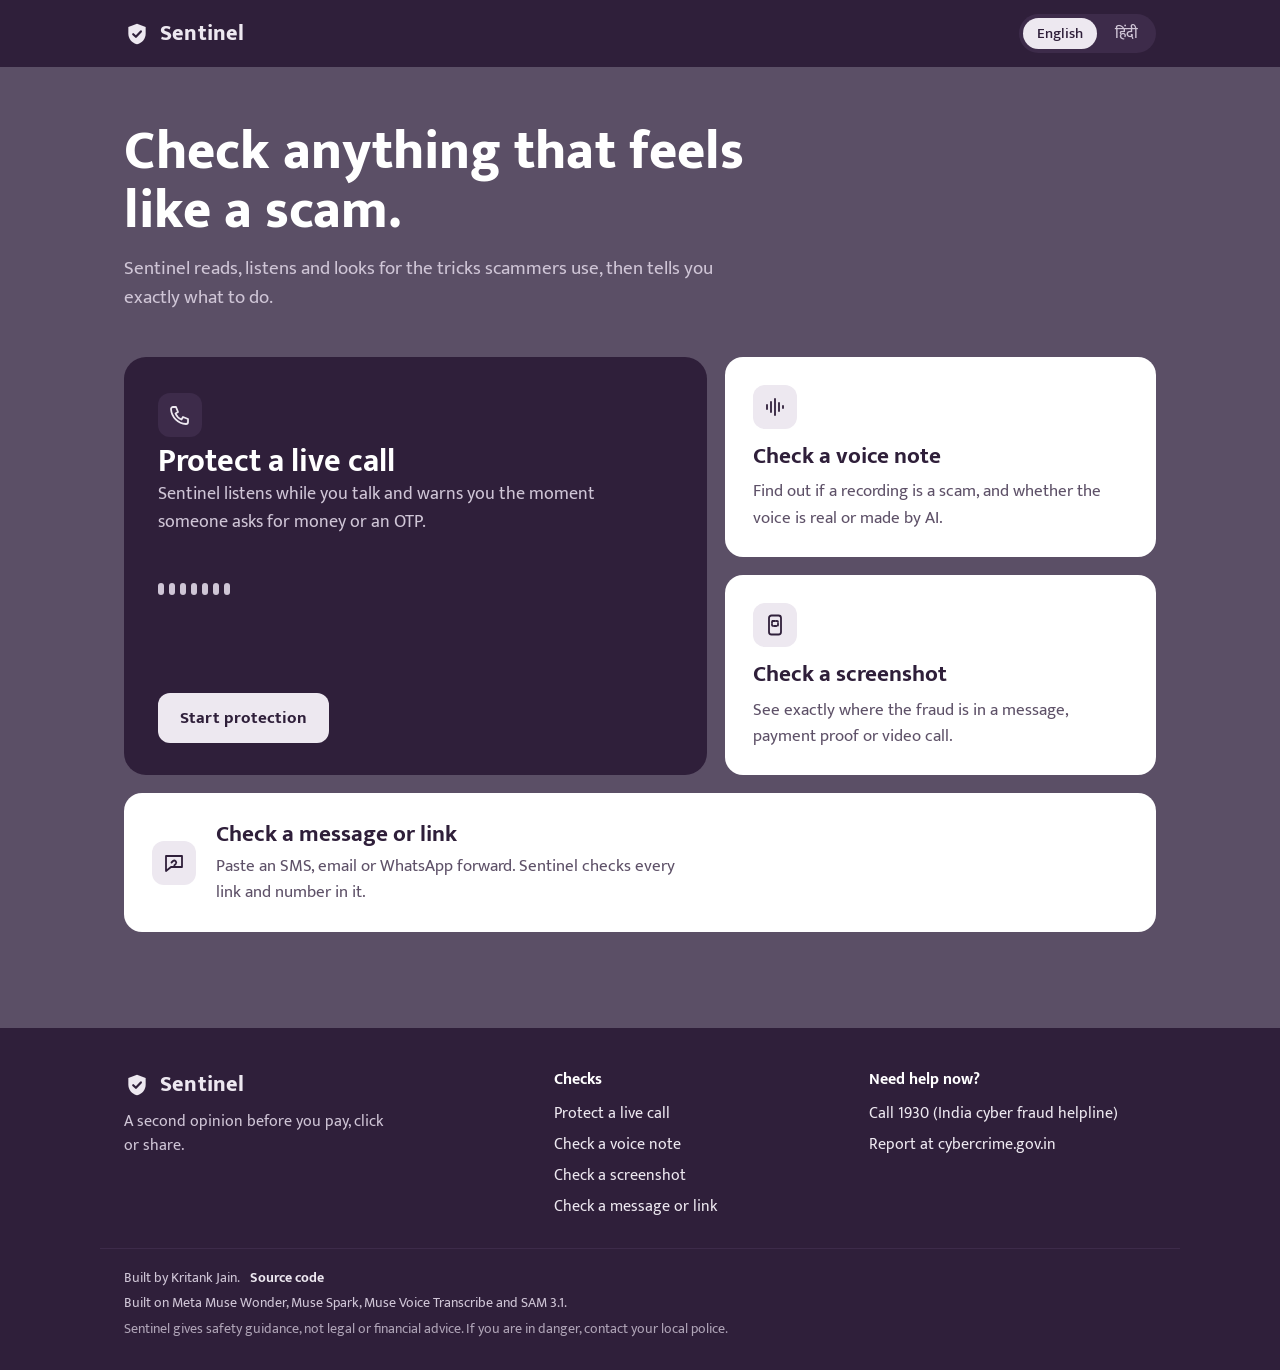
==== commit cc107563: "Add one-click samples and repo link" ====
--- a/web/index.html
+++ b/web/index.html
@@ -8,8 +8,8 @@
   <link rel="preconnect" href="https://fonts.gstatic.com" crossorigin>
   <link href="https://fonts.googleapis.com/css2?family=Mukta:wght@400;500;700;800&display=swap" rel="stylesheet">
   <link rel="icon" href="favicon.svg" type="image/svg+xml">
-  <link rel="stylesheet" href="style.css?v=12">
-  <script src="app.js?v=12" defer></script>
+  <link rel="stylesheet" href="style.css?v=13">
+  <script src="app.js?v=13" defer></script>
 </head>
 <body>
 
